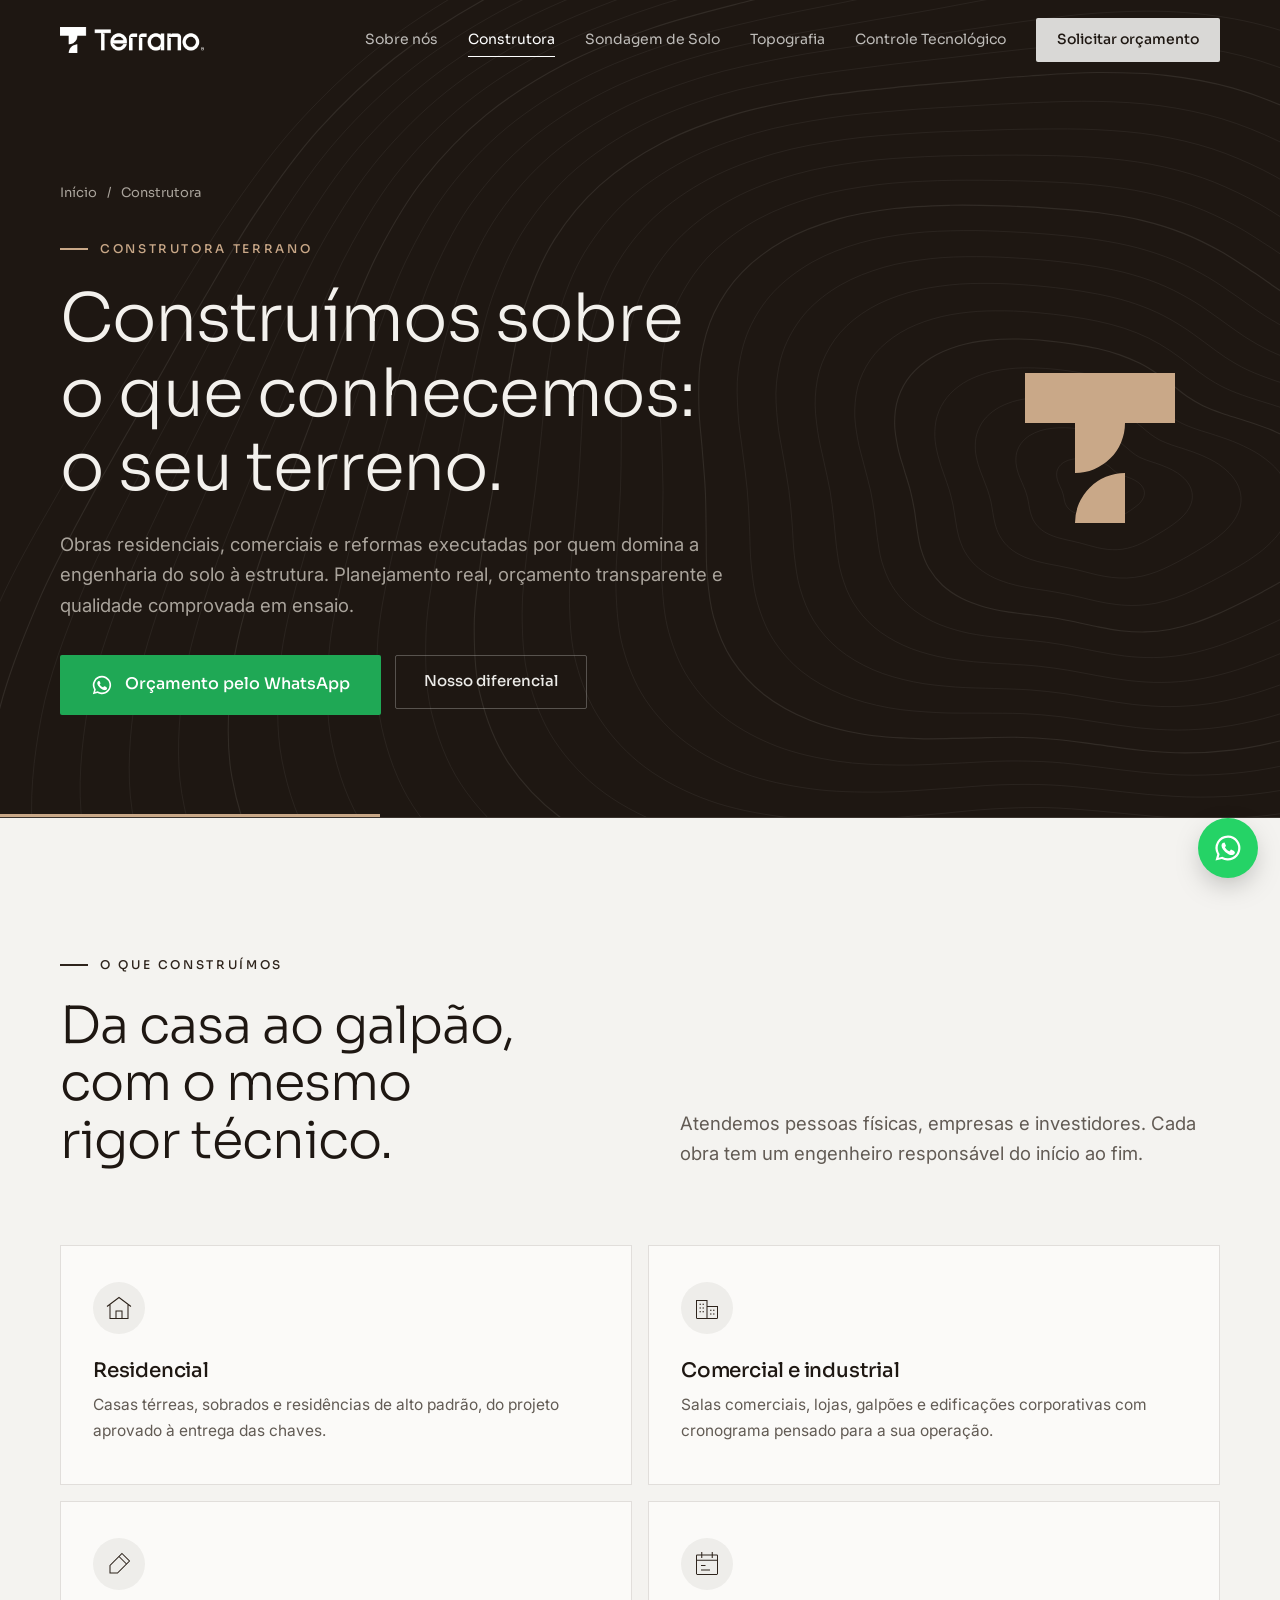
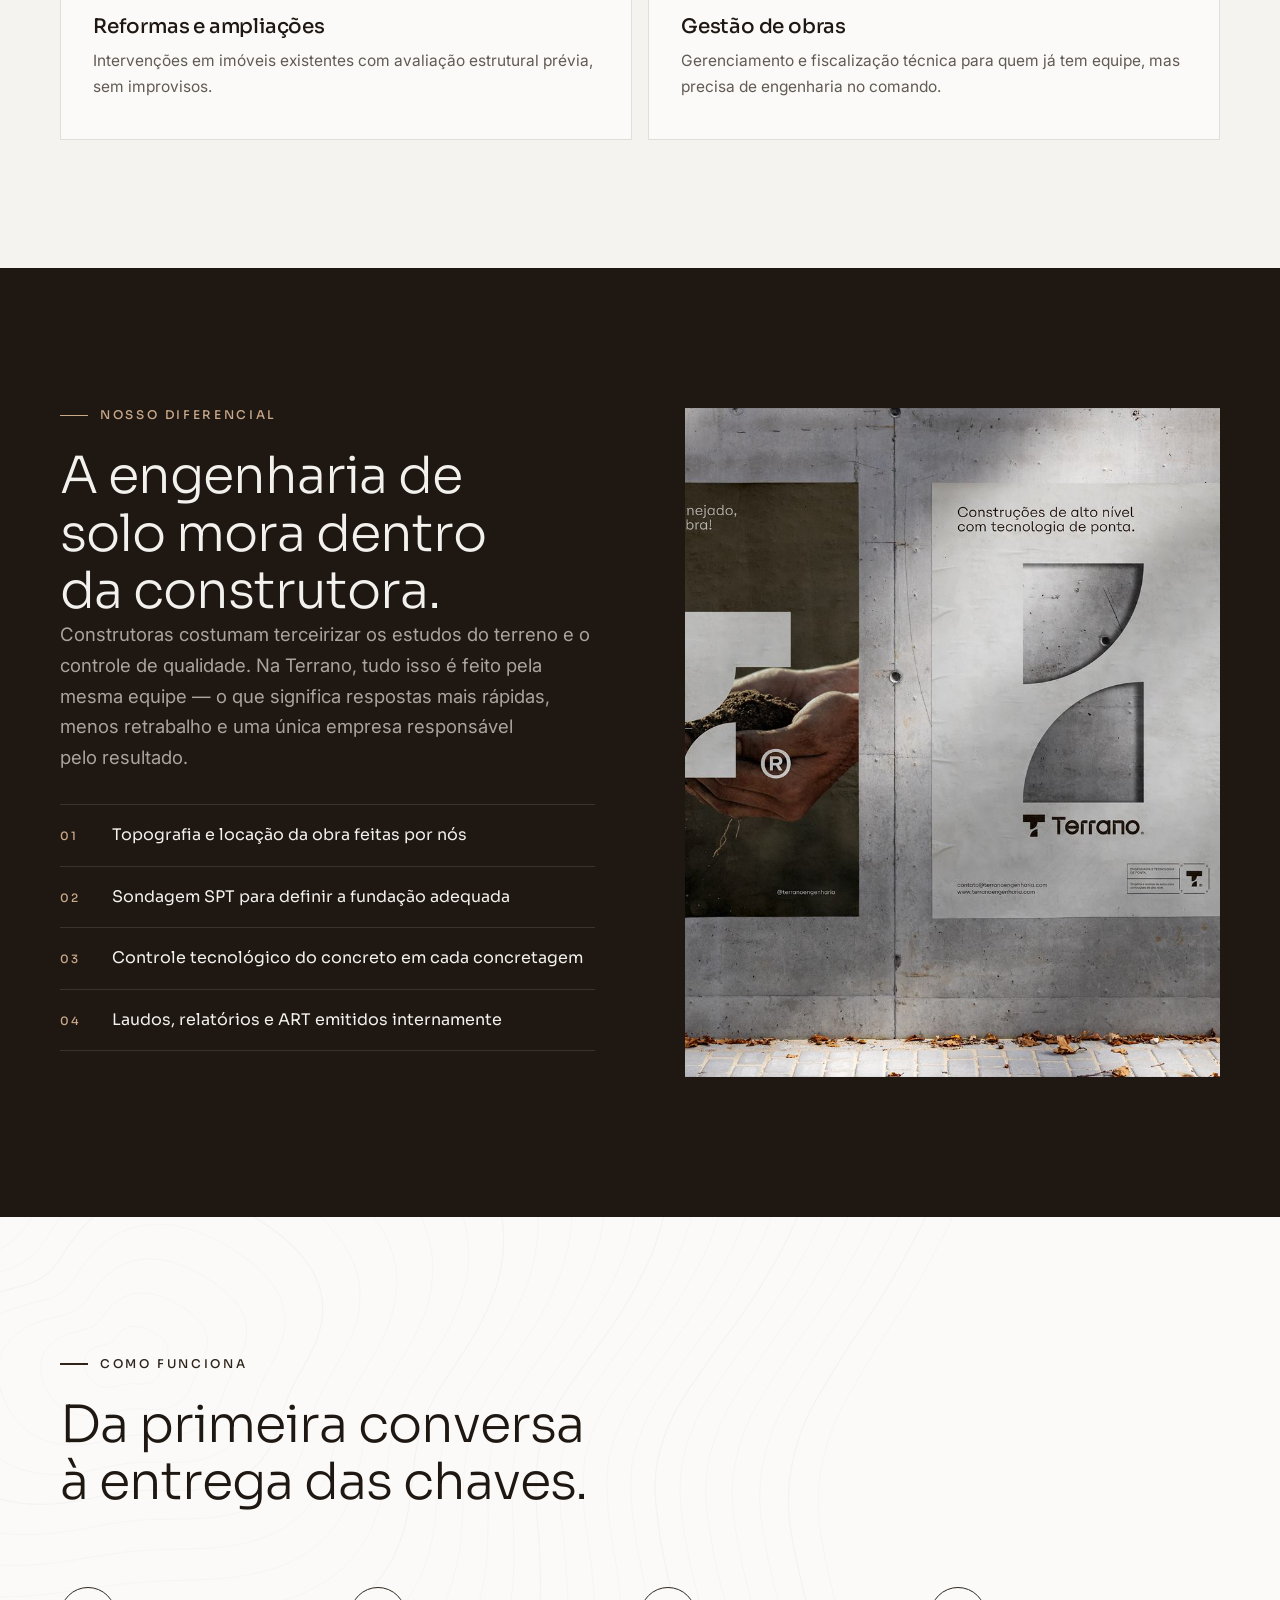
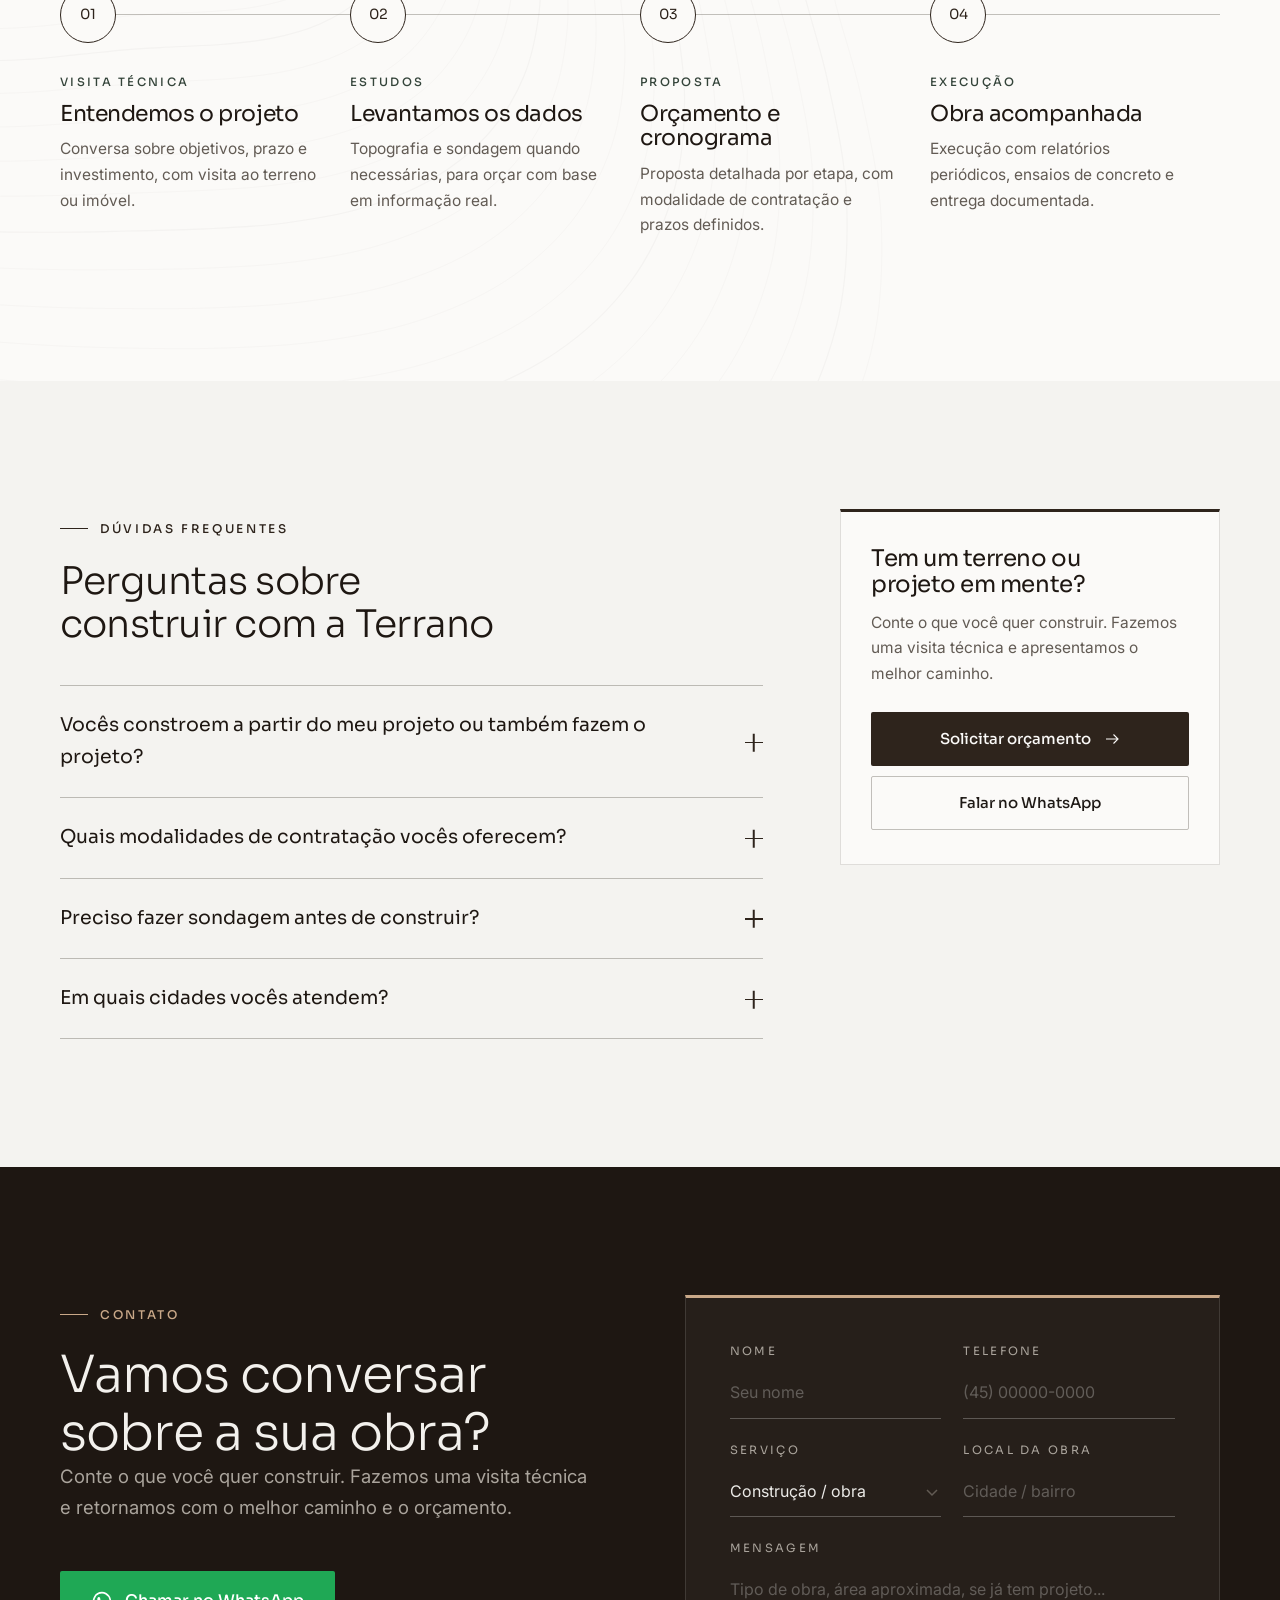
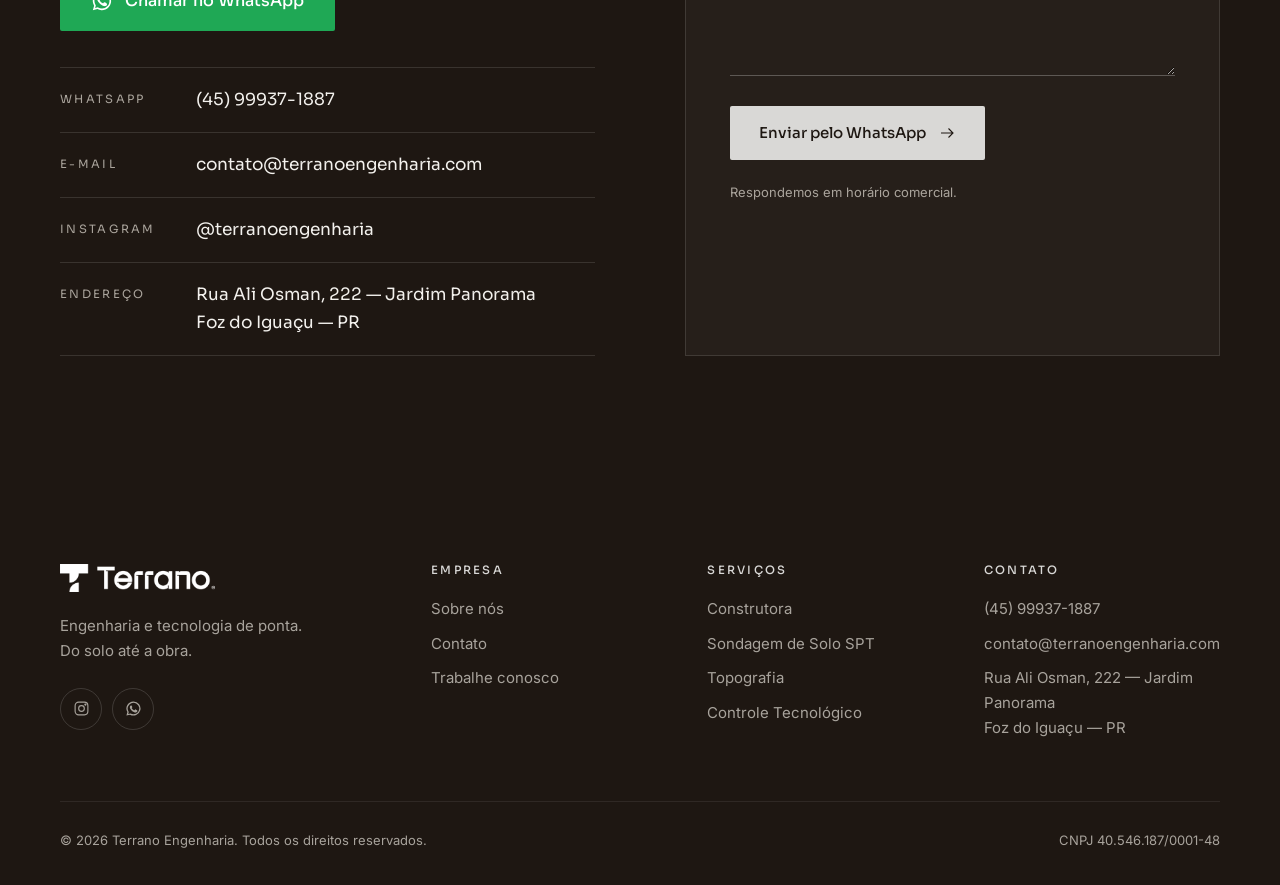
==== construtora.html @ fc6c8dc5 "Site Terrano Engenharia - primeira publicação Co-Authored-By: Claude Opus 5.5 <noreply@anthropic.com" ====
<!doctype html>
<html lang="pt-BR">
<head>
  <meta charset="utf-8">
  <meta name="viewport" content="width=device-width, initial-scale=1">
  <title>Construtora em Foz do Iguaçu | Construtora Terrano</title>
  <meta name="description" content="Construtora Terrano: obras residenciais, comerciais, reformas e gestão de obras em Foz do Iguaçu, com topografia, sondagem e controle tecnológico próprios.">
  <link rel="canonical" href="https://terranoengenharia.com/construtora.html">
  <meta property="og:type" content="website">
  <meta property="og:title" content="Construtora em Foz do Iguaçu | Construtora Terrano">
  <meta property="og:description" content="Construtora Terrano: obras residenciais, comerciais, reformas e gestão de obras em Foz do Iguaçu, com topografia, sondagem e controle tecnológico próprios.">
  <meta property="og:image" content="https://terranoengenharia.com/assets/img/capacetes.jpg">
  <meta property="og:locale" content="pt_BR">
  <meta name="theme-color" content="#f4f3f0">
  <link rel="icon" href="assets/img/favicon.svg" type="image/svg+xml">
  <link rel="icon" href="assets/img/simbolo-terrano.png" type="image/png">
  <link rel="apple-touch-icon" href="assets/img/simbolo-terrano.png">
  <link rel="preconnect" href="https://fonts.googleapis.com">
  <link rel="preconnect" href="https://fonts.gstatic.com" crossorigin>
  <link href="https://fonts.googleapis.com/css2?family=Inter:wght@400;500;600&family=Sora:wght@300;400;500;600&display=swap" rel="stylesheet">
  <link rel="stylesheet" href="assets/css/style.css">
  <script type="application/ld+json">
  {
    "@context": "https://schema.org",
    "@type": "GeneralContractor",
    "name": "Terrano Engenharia",
    "url": "https://terranoengenharia.com/",
    "logo": "https://terranoengenharia.com/assets/img/simbolo-terrano.png",
    "image": "https://terranoengenharia.com/assets/img/tapume.jpg",
    "telephone": "+55-45-99937-1887",
    "email": "contato@terranoengenharia.com",
    "taxID": "40.546.187/0001-48",
    "address": { "@type": "PostalAddress", "streetAddress": "Rua Ali Osman, 222 - Jardim Panorama", "addressLocality": "Foz do Iguaçu", "addressRegion": "PR", "addressCountry": "BR" },
    "areaServed": ["Foz do Iguaçu", "Oeste do Paraná"],
    "sameAs": ["https://www.instagram.com/terranoengenharia"]
  }
  </script>
  <script type="application/ld+json">
  { "@context": "https://schema.org", "@type": "Service", "serviceType": "Construção civil", "provider": { "@type": "LocalBusiness", "name": "Terrano Engenharia", "url": "https://terranoengenharia.com/" }, "areaServed": ["Foz do Iguaçu", "Oeste do Paraná"], "url": "https://terranoengenharia.com/construtora.html" }
  </script>
  <script type="application/ld+json">
  {
    "@context": "https://schema.org",
    "@type": "FAQPage",
    "mainEntity": [
      { "@type": "Question", "name": "Vocês constroem a partir do meu projeto ou também fazem o projeto?", "acceptedAnswer": { "@type": "Answer", "text": "Executamos obras a partir de projetos já aprovados e também podemos coordenar a elaboração dos projetos com parceiros, sempre integrando os dados de topografia e sondagem do terreno." } },
      { "@type": "Question", "name": "Quais modalidades de contratação vocês oferecem?", "acceptedAnswer": { "@type": "Answer", "text": "Trabalhamos por empreitada (preço fechado por escopo) e por administração (custo da obra mais taxa de gestão). Indicamos a melhor opção conforme o perfil do projeto." } },
      { "@type": "Question", "name": "Preciso fazer sondagem antes de construir?", "acceptedAnswer": { "@type": "Answer", "text": "Na maioria dos casos, sim. A sondagem define o tipo e a profundidade da fundação — evitando gastos desnecessários ou riscos estruturais. Como fazemos a sondagem internamente, isso já entra no planejamento da obra." } },
      { "@type": "Question", "name": "Em quais cidades vocês atendem?", "acceptedAnswer": { "@type": "Answer", "text": "Atuamos em Foz do Iguaçu e região Oeste do Paraná. Para outras localidades, consulte disponibilidade." } }
    ]
  }
  </script>
</head>
<body>

<!-- Máscaras do símbolo T (usadas em todo o site) -->
<svg width="0" height="0" style="position:absolute" aria-hidden="true">
  <defs>
    <clipPath id="clip-t" clipPathUnits="objectBoundingBox">
      <path transform="scale(0.3333333)" d="M0 0H3V1H2A1 1 0 0 1 1 2V1H0Z M2 2V3H1A1 1 0 0 1 2 2Z"/>
    </clipPath>
    <clipPath id="clip-halves" clipPathUnits="objectBoundingBox">
      <path transform="scale(1 0.5) translate(-1 -1)" d="M1 1H2A1 1 0 0 1 1 2Z M2 2V3H1A1 1 0 0 1 2 2Z"/>
    </clipPath>
    <symbol id="t-symbol" viewBox="0 0 3 3"><path fill="currentColor" d="M0 0H3V1H2A1 1 0 0 1 1 2V1H0Z M2 2V3H1A1 1 0 0 1 2 2Z"/></symbol>
    <symbol id="arrow" viewBox="0 0 24 24"><path fill="none" stroke="currentColor" stroke-width="1.5" d="M4 12h16m-6-6 6 6-6 6"/></symbol>
    <symbol id="camera" viewBox="0 0 48 48"><g fill="none" stroke="currentColor" stroke-width="1.5"><path d="M6 15h8l3-5h14l3 5h8v23H6z"/><circle cx="24" cy="26" r="7"/></g></symbol>
    <symbol id="wa" viewBox="0 0 24 24"><path fill="currentColor" d="M12 2a10 10 0 0 0-8.6 15.1L2 22l5-1.3A10 10 0 1 0 12 2Zm0 18.2a8.2 8.2 0 0 1-4.2-1.1l-.3-.2-3 .8.8-2.9-.2-.3A8.2 8.2 0 1 1 12 20.2Zm4.5-6.1c-.2-.1-1.5-.7-1.7-.8-.2-.1-.4-.1-.6.1l-.8 1c-.1.2-.3.2-.5.1a6.7 6.7 0 0 1-3.3-2.9c-.2-.4.2-.4.7-1.3.1-.2 0-.3 0-.4l-.8-1.8c-.2-.5-.4-.4-.6-.4h-.5a1 1 0 0 0-.7.3 3 3 0 0 0-.9 2.2 5.2 5.2 0 0 0 1.1 2.7 11.8 11.8 0 0 0 4.5 4c1.7.7 2.3.8 3.2.6.5-.1 1.5-.6 1.7-1.2.2-.6.2-1.1.2-1.2-.1-.1-.3-.2-.5-.3Z"/></symbol>
  </defs>
</svg>

<!-- ============ HEADER ============ -->
<header class="header">
  <div class="container">
    <a class="logo" href="index.html" aria-label="Terrano — página inicial"><img class="logo--dark" src="assets/img/logo-terrano-escuro.png" alt="Terrano" width="143" height="26"><img class="logo--light" src="assets/img/logo-terrano.png" alt="" width="143" height="26"></a>
    <nav class="nav" aria-label="Principal">
      <a href="sobre.html">Sobre nós</a>
      <a href="construtora.html" aria-current="page">Construtora</a>
      <a href="sondagem-de-solo.html">Sondagem de Solo</a>
      <a href="topografia.html">Topografia</a>
      <a href="controle-tecnologico.html">Controle Tecnológico</a>
      <a class="btn btn--primary" href="#contato">Solicitar orçamento</a>
    </nav>
    <button class="menu-toggle" aria-label="Abrir menu" aria-expanded="false"><span></span><span></span><span></span></button>
  </div>
</header>

<main>
<!-- ============ HERO ============ -->
<section class="page-hero dark">
  <div class="contours" data-seed="21" data-x="0.85" data-y="0.6"></div>
  <div class="container page-hero-grid">
    <div>
      <nav class="breadcrumb reveal" aria-label="Você está em"><a href="index.html">Início</a><span>/</span><span>Construtora</span></nav>
      <span class="eyebrow reveal">Construtora Terrano</span>
      <h1 class="h-xl reveal" data-delay="1">Construímos sobre o que conhecemos: o seu terreno.</h1>
      <p class="lead reveal" data-delay="2">Obras residenciais, comerciais e reformas executadas por quem domina a engenharia do solo à estrutura. Planejamento real, orçamento transparente e qualidade comprovada em ensaio.</p>
      <div class="btn-row reveal" data-delay="3">
        <a class="btn btn--wa" data-wa="Olá! Gostaria de um orçamento de obra com a Construtora Terrano." href="#contato"><svg><use href="#wa"/></svg>Orçamento pelo WhatsApp</a>
        <a class="btn btn--ghost" href="#diferencial">Nosso diferencial</a>
      </div>
    </div>
    <svg class="hero-symbol reveal" data-delay="2" aria-hidden="true"><use href="#t-symbol"/></svg>
  </div>
</section>

<!-- ============ O QUE CONSTRUÍMOS ============ -->
<section class="section">
  <div class="container">
    <div class="section-head">
      <div>
        <span class="eyebrow reveal">O que construímos</span>
        <h2 class="h-lg reveal" data-delay="1">Da casa ao galpão, com o mesmo rigor técnico.</h2>
      </div>
      <p class="lead reveal" data-delay="2">Atendemos pessoas físicas, empresas e investidores. Cada obra tem um engenheiro responsável do início ao fim.</p>
    </div>
    <div class="features features--2">
      <div class="feature reveal">
        <svg class="icon" viewBox="0 0 40 40" fill="none" stroke="currentColor" stroke-width="1.4"><path d="M4 18 20 6l16 12M8 15v19h24V15M16 34V24h8v10"/></svg>
        <h3>Residencial</h3>
        <p>Casas térreas, sobrados e residências de alto padrão, do projeto aprovado à entrega das chaves.</p>
      </div>
      <div class="feature reveal" data-delay="1">
        <svg class="icon" viewBox="0 0 40 40" fill="none" stroke="currentColor" stroke-width="1.4"><path d="M6 34V10h14v24M20 34V18h14v16M4 34h32M10 15h2M14 15h2M10 20h2M14 20h2M10 25h2M14 25h2M24 23h2M28 23h2M24 28h2M28 28h2"/></svg>
        <h3>Comercial e industrial</h3>
        <p>Salas comerciais, lojas, galpões e edificações corporativas com cronograma pensado para a sua operação.</p>
      </div>
      <div class="feature reveal">
        <svg class="icon" viewBox="0 0 40 40" fill="none" stroke="currentColor" stroke-width="1.4"><path d="m24 6 10 10-16 16H8V22z"/><path d="m20 10 10 10"/></svg>
        <h3>Reformas e ampliações</h3>
        <p>Intervenções em imóveis existentes com avaliação estrutural prévia, sem improvisos.</p>
      </div>
      <div class="feature reveal" data-delay="1">
        <svg class="icon" viewBox="0 0 40 40" fill="none" stroke="currentColor" stroke-width="1.4"><rect x="6" y="8" width="28" height="26" rx="1"/><path d="M6 15h28M13 4v8M27 4v8M12 22h6M12 28h12"/></svg>
        <h3>Gestão de obras</h3>
        <p>Gerenciamento e fiscalização técnica para quem já tem equipe, mas precisa de engenharia no comando.</p>
      </div>
    </div>
  </div>
</section>

<!-- ============ DIFERENCIAL ============ -->
<section class="section dark" id="diferencial">
  <div class="container split split--reverse">
    <div class="reveal"><div class="split-media"><img src="assets/img/posters.jpg" alt="Cartazes da Terrano: construções de alto nível com tecnologia de ponta" loading="lazy" width="1600" height="1067"></div></div>
    <div>
      <span class="eyebrow reveal">Nosso diferencial</span>
      <h2 class="h-lg reveal" data-delay="1">A engenharia de solo mora dentro da construtora.</h2>
      <p class="lead reveal" data-delay="2">Construtoras costumam terceirizar os estudos do terreno e o controle de qualidade. Na Terrano, tudo isso é feito pela mesma equipe — o que significa respostas mais rápidas, menos retrabalho e uma única empresa responsável pelo resultado.</p>
      <ul class="ruled-list reveal" data-delay="2">
        <li><small>01</small>Topografia e locação da obra feitas por nós</li>
        <li><small>02</small>Sondagem SPT para definir a fundação adequada</li>
        <li><small>03</small>Controle tecnológico do concreto em cada concretagem</li>
        <li><small>04</small>Laudos, relatórios e ART emitidos internamente</li>
      </ul>
    </div>
  </div>
</section>

<!-- ============ COMO FUNCIONA ============ -->
<section class="section bg-surface" style="position:relative">
  <div class="contours" data-seed="5" data-x="0.1" data-y="0.2" style="position:absolute;inset:0;opacity:.4;pointer-events:none"></div>
  <div class="container" style="position:relative">
    <div class="section-head">
      <div>
        <span class="eyebrow reveal">Como funciona</span>
        <h2 class="h-lg reveal" data-delay="1">Da primeira conversa à entrega das chaves.</h2>
      </div>
    </div>
    <div class="process">
      <div class="step reveal"><div class="dot">01</div><span class="kicker">Visita técnica</span><h3>Entendemos o projeto</h3><p>Conversa sobre objetivos, prazo e investimento, com visita ao terreno ou imóvel.</p></div>
      <div class="step reveal" data-delay="1"><div class="dot">02</div><span class="kicker">Estudos</span><h3>Levantamos os dados</h3><p>Topografia e sondagem quando necessárias, para orçar com base em informação real.</p></div>
      <div class="step reveal" data-delay="2"><div class="dot">03</div><span class="kicker">Proposta</span><h3>Orçamento e cronograma</h3><p>Proposta detalhada por etapa, com modalidade de contratação e prazos definidos.</p></div>
      <div class="step reveal" data-delay="3"><div class="dot">04</div><span class="kicker">Execução</span><h3>Obra acompanhada</h3><p>Execução com relatórios periódicos, ensaios de concreto e entrega documentada.</p></div>
    </div>
  </div>
</section>

<!-- ============ FAQ ============ -->
<section class="section">
  <div class="container content-grid">
    <div>
      <span class="eyebrow reveal">Dúvidas frequentes</span>
      <h2 class="h-md reveal" data-delay="1" style="margin-bottom:40px">Perguntas sobre construir com a Terrano</h2>
      <div class="faq reveal" data-delay="2">
        <details><summary>Vocês constroem a partir do meu projeto ou também fazem o projeto?<span class="plus"></span></summary><div class="answer">Executamos obras a partir de projetos já aprovados e também podemos coordenar a elaboração dos projetos com parceiros, sempre integrando os dados de topografia e sondagem do terreno.</div></details>
        <details><summary>Quais modalidades de contratação vocês oferecem?<span class="plus"></span></summary><div class="answer">Trabalhamos por empreitada (preço fechado por escopo) e por administração (custo da obra mais taxa de gestão). Indicamos a melhor opção conforme o perfil do projeto.</div></details>
        <details><summary>Preciso fazer sondagem antes de construir?<span class="plus"></span></summary><div class="answer">Na maioria dos casos, sim. A sondagem define o tipo e a profundidade da fundação — evitando gastos desnecessários ou riscos estruturais. Como fazemos a sondagem internamente, isso já entra no planejamento da obra.</div></details>
        <details><summary>Em quais cidades vocês atendem?<span class="plus"></span></summary><div class="answer">Atuamos em Foz do Iguaçu e região Oeste do Paraná. Para outras localidades, consulte disponibilidade.</div></details>
      </div>
    </div>
    <aside class="aside-card reveal" data-delay="2">
      <h3>Tem um terreno ou projeto em mente?</h3>
      <p>Conte o que você quer construir. Fazemos uma visita técnica e apresentamos o melhor caminho.</p>
      <a class="btn btn--accent" href="#contato">Solicitar orçamento <svg><use href="#arrow"/></svg></a>
      <a class="btn btn--ghost" data-wa="Olá! Gostaria de falar sobre uma obra com a Construtora Terrano." href="#">Falar no WhatsApp</a>
    </aside>
  </div>
</section>


<!-- ============ CONTATO ============ -->
<section class="section dark" id="contato">
  <div class="container contact-grid">
    <div>
      <span class="eyebrow reveal">Contato</span>
      <h2 class="h-lg reveal" data-delay="1">Vamos conversar sobre a sua obra?</h2>
      <p class="lead reveal" data-delay="2">Conte o que você quer construir. Fazemos uma visita técnica e retornamos com o melhor caminho e o orçamento.</p>
      <a class="btn btn--wa contact-wa reveal" data-delay="2" data-wa="Olá! Gostaria de falar sobre uma obra com a Construtora Terrano." href="#"><svg><use href="#wa"/></svg>Chamar no WhatsApp</a>
      <ul class="contact-info reveal" data-delay="3">
        <li><small>WhatsApp</small><a data-wa href="#">(45) 99937-1887</a></li>
        <li><small>E-mail</small><a href="mailto:contato@terranoengenharia.com">contato@terranoengenharia.com</a></li>
        <li><small>Instagram</small><a href="https://www.instagram.com/terranoengenharia" target="_blank" rel="noopener">@terranoengenharia</a></li>
        <li><small>Endereço</small><span>Rua Ali Osman, 222 — Jardim Panorama<br>Foz do Iguaçu — PR</span></li>
      </ul>
    </div>
    <form class="form reveal" id="form-contato" data-delay="2">
      <div class="row">
        <div class="field"><label for="nome">Nome</label><input id="nome" name="nome" required placeholder="Seu nome"></div>
        <div class="field"><label for="telefone">Telefone</label><input id="telefone" name="telefone" type="tel" placeholder="(45) 00000-0000"></div>
      </div>
      <div class="row">
        <div class="field">
          <label for="servico">Serviço</label>
          <select id="servico" name="servico" required>
            <option value="Construção / obra" selected>Construção / obra</option>
            <option value="Sondagem de solo (SPT)">Sondagem de solo (SPT)</option>
            <option value="Topografia">Topografia</option>
            <option value="Controle tecnológico de concreto">Controle tecnológico de concreto</option>
            <option value="Ainda não sei">Ainda não sei</option>
          </select>
        </div>
        <div class="field"><label for="cidade">Local da obra</label><input id="cidade" name="cidade" placeholder="Cidade / bairro"></div>
      </div>
      <div class="field"><label for="mensagem">Mensagem</label><textarea id="mensagem" name="mensagem" placeholder="Tipo de obra, área aproximada, se já tem projeto..."></textarea></div>
      <div class="btn-row" style="align-items:center; gap:22px">
        <button class="btn btn--primary" type="submit">Enviar pelo WhatsApp <svg><use href="#arrow"/></svg></button>
        <p class="form-note">Respondemos em horário comercial.</p>
      </div>
    </form>
  </div>
</section>

</main>

<!-- ============ FOOTER ============ -->
<footer class="footer">
  <div class="container">
    <div class="footer-grid">
      <div>
        <a class="logo" href="index.html"><img src="assets/img/logo-terrano.png" alt="Terrano" width="154" height="28"></a>
        <p>Engenharia e tecnologia de ponta.<br>Do solo até a obra.</p>
        <div class="socials">
          <a href="https://www.instagram.com/terranoengenharia" target="_blank" rel="noopener" aria-label="Instagram"><svg viewBox="0 0 24 24" fill="none" stroke="currentColor" stroke-width="1.6"><rect x="3" y="3" width="18" height="18" rx="5"/><circle cx="12" cy="12" r="4"/><circle cx="17.5" cy="6.5" r=".8" fill="currentColor"/></svg></a>
          <a data-wa href="#" aria-label="WhatsApp"><svg><use href="#wa"/></svg></a>
        </div>
      </div>
      <div>
        <h4>Empresa</h4>
        <ul>
          <li><a href="sobre.html">Sobre nós</a></li>
          <li><a href="#contato">Contato</a></li>
          <li><a href="#contato">Trabalhe conosco</a></li>
        </ul>
      </div>
      <div>
        <h4>Serviços</h4>
        <ul>
          <li><a href="construtora.html">Construtora</a></li>
          <li><a href="sondagem-de-solo.html">Sondagem de Solo SPT</a></li>
          <li><a href="topografia.html">Topografia</a></li>
          <li><a href="controle-tecnologico.html">Controle Tecnológico</a></li>
        </ul>
      </div>
      <div>
        <h4>Contato</h4>
        <ul>
          <li><a data-wa href="#">(45) 99937-1887</a></li>
          <li><a href="mailto:contato@terranoengenharia.com">contato@terranoengenharia.com</a></li>
          <li>Rua Ali Osman, 222 — Jardim Panorama<br>Foz do Iguaçu — PR</li>
        </ul>
      </div>
    </div>
    <div class="footer-bottom">
      <span>© <span data-year>2026</span> Terrano Engenharia. Todos os direitos reservados.</span>
      <span>CNPJ 40.546.187/0001-48</span>
    </div>
  </div>
</footer>

<a class="wa-float" data-wa="Olá! Gostaria de falar sobre uma obra com a Construtora Terrano." href="#" aria-label="Falar no WhatsApp"><svg><use href="#wa"/></svg></a>

<script src="assets/js/main.js"></script>
</body>
</html>
---- assets/css/style.css ----
/* =========================================================
   TERRANO — Engenharia & Construtora
   Tema claro (gelo/branco) com detalhes em marrom e verde
   ========================================================= */

:root {
  /* Marca */
  --brown-950: #16110d;
  --brown-900: #1e1712;
  --brown: #2e241c;        /* marrom principal da marca */
  --brown-600: #4a3b30;
  --green-deep: #1f241f;   /* verde-escuro da marca */
  --green: #34443a;        /* verde para detalhes */
  --earth: #8a5a3b;        /* tom de solo */
  --stone: #d9d8d6;        /* cinza claro da marca */

  /* Fundos claros */
  --bg: #f4f3f0;           /* gelo */
  --surface: #fbfaf8;      /* branco quente */
  --panel: #ebe9e5;        /* cinza-gelo */

  --text: #1e1915;
  --muted: #625b54;
  --line: rgba(46, 36, 28, .13);
  --line-strong: rgba(46, 36, 28, .28);

  /* Cor de destaque da página (trocada por página) */
  --accent: var(--brown);
  --accent-soft: rgba(46, 36, 28, .06);

  --font-display: "Sora", system-ui, sans-serif;
  --font-body: "Inter", system-ui, sans-serif;

  --container: 1240px;
  --gutter: clamp(16px, 4vw, 40px);
  --radius: 2px;
  --ease: cubic-bezier(.2, .7, .1, 1);
  --header-h: 80px;
}
:root { --heading: var(--brown-900); --accent-on-dark: #c9a888; }
body.accent-green { --accent: var(--green); --accent-soft: rgba(52, 68, 58, .08); --accent-on-dark: #a9bfae; }
body.accent-earth { --accent: var(--earth); --accent-soft: rgba(138, 90, 59, .08); --accent-on-dark: #d4a47f; }

/* ---------- Seções escuras (intercaladas com as claras) ---------- */
.dark, .dark--green {
  --bg: var(--brown-900);
  --surface: rgba(255, 255, 255, .035);
  --panel: rgba(255, 255, 255, .05);
  --text: #ecebe8;
  --heading: #f3f1ed;
  --muted: #aaa49c;
  --line: rgba(236, 235, 232, .13);
  --line-strong: rgba(236, 235, 232, .28);
  --accent: var(--accent-on-dark);
  --accent-soft: rgba(236, 235, 232, .07);
  --green: #a9bfae;
  --earth: #d4a47f;
  background: var(--bg); color: var(--text);
}
.dark--green { --bg: var(--green-deep); }
.dark .btn--primary, .dark--green .btn--primary { background: var(--stone); color: var(--brown-900); }
.dark .btn--primary:hover, .dark--green .btn--primary:hover { background: #fff; }
.dark .btn--accent, .dark--green .btn--accent { background: var(--stone); color: var(--brown-900); }
.dark .seal .t-halves, .dark--green .seal .t-halves { background: var(--stone); }
.dark .field input::placeholder, .dark .field textarea::placeholder, .dark--green .field input::placeholder { color: rgba(236,235,232,.3); }
.dark .field select option { color: #1e1915; }

*, *::before, *::after { box-sizing: border-box; }
html { scroll-behavior: smooth; -webkit-text-size-adjust: 100%; scroll-padding-top: 90px; }
body {
  margin: 0;
  font-family: var(--font-body);
  font-size: 17px;
  line-height: 1.65;
  color: var(--text);
  background: var(--bg);
  -webkit-font-smoothing: antialiased;
  overflow-x: hidden;
}
img, svg { display: block; max-width: 100%; }
a { color: inherit; text-decoration: none; }
button { font: inherit; cursor: pointer; }
h1, h2, h3, h4 {
  font-family: var(--font-display);
  font-weight: 400;
  line-height: 1.12;
  letter-spacing: -0.02em;
  margin: 0;
  color: var(--heading);
  text-wrap: balance;
}
p { margin: 0 0 1em; text-wrap: pretty; }
::selection { background: var(--brown); color: var(--stone); }

.container { width: 100%; max-width: var(--container); margin: 0 auto; padding: 0 var(--gutter); }

/* ---------- Tipografia ---------- */
.eyebrow {
  display: inline-flex; align-items: center; gap: 12px;
  font-family: var(--font-display);
  font-size: 12px; font-weight: 500;
  letter-spacing: .22em; text-transform: uppercase;
  color: var(--accent);
  margin-bottom: 22px;
}
.eyebrow::before { content: ""; width: 28px; height: 1.5px; background: currentColor; }

.h-xl { font-size: clamp(38px, 5.2vw, 76px); font-weight: 300; }
.h-lg { font-size: clamp(30px, 4vw, 54px); font-weight: 300; }
.h-md { font-size: clamp(26px, 3vw, 38px); font-weight: 300; }
.accent-text { color: var(--accent); }
.lead { font-size: clamp(17px, 1.45vw, 19.5px); color: var(--muted); max-width: 58ch; }
strong { font-weight: 600; }

/* ---------- Botões ---------- */
.btn {
  display: inline-flex; align-items: center; justify-content: center; gap: 12px;
  height: 54px; padding: 0 28px;
  font-family: var(--font-display); font-size: 15px; font-weight: 500;
  border: 1px solid transparent; border-radius: var(--radius);
  transition: background .3s var(--ease), color .3s var(--ease), border-color .3s var(--ease), transform .3s var(--ease);
  white-space: nowrap;
}
.btn svg { width: 18px; height: 18px; transition: transform .3s var(--ease); }
.btn:hover svg { transform: translateX(4px); }
.btn--primary { background: var(--brown); color: var(--surface); }
.btn--primary:hover { background: var(--brown-950); }
.btn--accent { background: var(--accent); color: var(--surface); }
.btn--accent:hover { filter: brightness(.85); }
.btn--ghost { border-color: var(--line-strong); color: var(--text); background: transparent; }
.btn--ghost:hover { border-color: var(--brown); }
.btn--light { background: var(--surface); color: var(--brown-900); }
.btn--light:hover { background: #fff; }
.btn--ghost-light { border-color: rgba(251,250,248,.4); color: var(--surface); }
.btn--ghost-light:hover { border-color: var(--surface); }
.btn--wa { background: #1fa855; color: #fff; height: 60px; padding: 0 30px; font-size: 16px; }
.btn--wa:hover { background: #178a45; }
.btn--wa svg { width: 22px; height: 22px; }
.btn--wa:hover svg { transform: none; }
.btn-row { display: flex; flex-wrap: wrap; gap: 14px; }

.link-arrow {
  display: inline-flex; align-items: center; gap: 10px;
  font-family: var(--font-display); font-size: 13.5px; font-weight: 500;
  letter-spacing: .14em; text-transform: uppercase; color: var(--accent);
  border-bottom: 1.5px solid currentColor; padding-bottom: 6px;
}
.link-arrow svg { width: 16px; height: 16px; transition: transform .3s var(--ease); }
.link-arrow:hover svg { transform: translateX(4px); }

/* ---------- Header (sempre claro) ---------- */
.header {
  position: fixed; inset: 0 0 auto 0; z-index: 50;
  height: var(--header-h);
  display: flex; align-items: center;
  background: rgba(244, 243, 240, .82);
  backdrop-filter: blur(14px); -webkit-backdrop-filter: blur(14px);
  border-bottom: 1px solid transparent;
  transition: height .35s var(--ease), border-color .35s, background .35s;
}
.header.is-scrolled { height: 68px; border-bottom-color: var(--line); background: rgba(251, 250, 248, .94); }
.header .container { display: flex; align-items: center; justify-content: space-between; gap: 24px; }
.logo img { height: 26px; width: auto; }
.nav { display: flex; align-items: center; gap: 30px; }
.nav a:not(.btn) {
  font-family: var(--font-display); font-size: 14px;
  color: var(--muted); white-space: nowrap;
  position: relative; padding: 6px 0; transition: color .25s;
}
.nav a:not(.btn)::after {
  content: ""; position: absolute; left: 0; right: 100%; bottom: 0; height: 1.5px;
  background: var(--brown); transition: right .35s var(--ease);
}
.nav a:not(.btn):hover, .nav a[aria-current="page"] { color: var(--brown-900); }
.nav a:not(.btn):hover::after, .nav a[aria-current="page"]::after { right: 0; }
.nav .btn { height: 44px; padding: 0 20px; font-size: 14px; }

.menu-toggle { display: none; background: none; border: 0; color: var(--brown); width: 44px; height: 44px; padding: 10px; margin-right: -10px; }
.menu-toggle span { display: block; height: 1.5px; background: currentColor; margin: 6px 0; transition: transform .3s var(--ease), opacity .3s; }
.menu-open .menu-toggle span:nth-child(1) { transform: translateY(7.5px) rotate(45deg); }
.menu-open .menu-toggle span:nth-child(2) { opacity: 0; }
.menu-open .menu-toggle span:nth-child(3) { transform: translateY(-7.5px) rotate(-45deg); }

@media (max-width: 1140px) {
  .menu-toggle { display: block; }
  .nav {
    position: fixed; inset: 0; z-index: -1; height: 100vh;
    flex-direction: column; align-items: flex-start; justify-content: center;
    gap: 6px; padding: 100px var(--gutter) 40px;
    background: var(--bg);
    opacity: 0; visibility: hidden; transition: opacity .35s var(--ease), visibility .35s;
  }
  .nav a:not(.btn) { font-size: 28px; font-weight: 300; padding: 8px 0; color: var(--brown-900); }
  .nav .btn { margin-top: 24px; height: 54px; }
  .menu-open .nav { opacity: 1; visibility: visible; }
  .menu-open { overflow: hidden; }
}

/* ---------- Seções ---------- */
.section { padding: clamp(80px, 10vw, 140px) 0; position: relative; }
.section--tight { padding: clamp(56px, 7vw, 90px) 0; }
.bg-surface { background: var(--surface); }
.bg-panel { background: var(--panel); }
.section-head { display: grid; grid-template-columns: 1fr 1fr; gap: 30px 80px; align-items: end; margin-bottom: clamp(44px, 6vw, 76px); }
.section-head .lead { margin: 0; }
@media (max-width: 860px) { .section-head { grid-template-columns: 1fr; } }
.contours { position: absolute; inset: 0; pointer-events: none; overflow: hidden; }

/* ---------- Símbolo T ---------- */
.t-mask {
  position: relative; aspect-ratio: 1 / 1;
  clip-path: url(#clip-t);
  background-color: var(--brown);
  background-size: cover; background-position: center;
}
.t-mask--textured {
  background-image: url(../img/t-concreto.jpg);
  background-size: 300% auto; background-position: 100% 30%;
  background-blend-mode: multiply;
}
.t-halves { position: relative; aspect-ratio: 1 / 2; clip-path: url(#clip-halves); background-color: var(--brown); }

/* ---------- Hero home ---------- */
.hero {
  position: relative; min-height: 100svh;
  display: flex; align-items: center;
  padding: calc(var(--header-h) + 40px) 0 100px;
  background: var(--bg); overflow: hidden;
}
.hero-grid { position: relative; display: grid; grid-template-columns: 1.2fr .8fr; gap: 60px; align-items: center; }
.hero h1 { margin-bottom: 26px; }
.hero h1 em { font-style: normal; color: var(--accent); }
.hero .lead { margin-bottom: 38px; }
.hero-visual { position: relative; justify-self: end; width: min(100%, 440px); }
.hero-visual .t-mask { width: 100%; animation: t-in 1.4s var(--ease) both .2s; }
.hero-meta { position: absolute; left: 0; right: 0; bottom: 0; border-top: 1px solid var(--line); }
.hero-meta .container { display: flex; justify-content: space-between; gap: 20px; padding-top: 22px; padding-bottom: 22px; }
.hero-meta ul { display: flex; gap: 36px; list-style: none; margin: 0; padding: 0; }
.hero-meta li, .hero-meta span { font-family: var(--font-display); font-size: 11.5px; letter-spacing: .2em; text-transform: uppercase; color: var(--muted); }
.hero-meta li::before { content: "■"; color: var(--green); font-size: 7px; margin-right: 10px; vertical-align: 2px; }
@keyframes t-in { from { opacity: 0; transform: translateY(30px) scale(.97); } to { opacity: 1; transform: none; } }
@media (max-width: 900px) {
  .hero { min-height: 0; }
  .hero-grid { grid-template-columns: 1fr; }
  .hero-visual { justify-self: start; width: min(46%, 220px); order: -1; }
  .hero-meta { display: none; }
}

/* ---------- Hero páginas internas ---------- */
.page-hero {
  position: relative; overflow: hidden;
  padding: calc(var(--header-h) + clamp(56px, 8vw, 110px)) 0 clamp(64px, 8vw, 110px);
  background: var(--bg);
  border-bottom: 1px solid var(--line);
}
.page-hero::after { /* faixa fina na cor da página */
  content: ""; position: absolute; left: 0; bottom: -1px; height: 4px; width: min(32%, 380px); background: var(--accent);
}
.page-hero-grid { position: relative; display: grid; grid-template-columns: 1.5fr .5fr; gap: 60px; align-items: center; }
.page-hero h1 { margin-bottom: 24px; }
.page-hero .lead { margin-bottom: 34px; }
.page-hero .hero-symbol { width: min(100%, 240px); justify-self: end; color: var(--accent); opacity: .92; }
.breadcrumb { display: flex; gap: 10px; font-size: 13px; color: var(--muted); margin-bottom: 26px; font-family: var(--font-display); }
.breadcrumb a:hover { color: var(--heading); }
@media (max-width: 860px) {
  .page-hero-grid { grid-template-columns: 1fr; }
  .page-hero .hero-symbol { display: none; }
}

/* ---------- Cards de serviços (home) ---------- */
.services-grid { display: grid; grid-template-columns: repeat(4, 1fr); gap: 16px; }
.service-card {
  position: relative; display: flex; flex-direction: column;
  min-height: 400px; padding: 34px 30px;
  background: var(--surface);
  border: 1px solid var(--line);
  border-top: 3px solid var(--c, var(--brown));
  transition: transform .45s var(--ease), box-shadow .45s var(--ease), border-color .45s;
}
.service-card:hover { transform: translateY(-6px); box-shadow: 0 24px 50px -28px rgba(46,36,28,.35); }
.service-card .num { font-family: var(--font-display); font-size: 13px; letter-spacing: .2em; color: var(--c, var(--brown)); }
.service-card .icon { width: 44px; height: 44px; color: var(--c, var(--brown)); margin-top: 26px; }
.service-card h3 { margin: auto 0 12px; font-size: 25px; font-weight: 400; }
.service-card p { color: var(--muted); font-size: 15.5px; margin-bottom: 24px; }
.service-card .go {
  display: inline-flex; align-items: center; justify-content: center;
  width: 46px; height: 46px; border: 1px solid var(--line-strong); border-radius: 50%;
  transition: all .4s var(--ease);
}
.service-card .go svg { width: 18px; height: 18px; }
.service-card:hover .go { background: var(--c, var(--brown)); color: var(--surface); border-color: var(--c, var(--brown)); transform: rotate(-45deg); }
.service-card--feature { grid-column: span 2; background: var(--surface); }
.service-card--feature h3 { font-size: clamp(30px, 3vw, 40px); font-weight: 300; }
.service-card--feature .tag {
  position: absolute; top: 32px; right: 30px;
  font-family: var(--font-display); font-size: 11px; letter-spacing: .2em; text-transform: uppercase;
  padding: 7px 12px; background: var(--brown); color: var(--surface);
}
.service-card--feature .bg-t { position: absolute; right: 30px; bottom: 30px; width: 120px; color: rgba(46,36,28,.06); pointer-events: none; }
.service-card--cta { grid-column: span 3; min-height: 0; background: var(--panel); border-top-color: var(--green); }
.service-card--cta h3 { margin-top: 44px; }
.c-brown { --c: var(--brown); }
.c-earth { --c: var(--earth); }
.c-green { --c: var(--green); }
@media (max-width: 1100px) {
  .services-grid { grid-template-columns: repeat(2, 1fr); }
  .service-card { min-height: 340px; }
  .service-card--cta { grid-column: auto; min-height: 340px; }
}
@media (max-width: 640px) {
  .services-grid { grid-template-columns: 1fr; }
  .service-card--feature { grid-column: auto; }
  .service-card { min-height: 0; padding: 28px 24px; }
  .service-card h3 { margin-top: 36px; }
  .service-card--feature .bg-t { display: none; }
}

/* ---------- Split (texto + imagem) ---------- */
.split { display: grid; grid-template-columns: 1fr 1fr; gap: clamp(40px, 7vw, 110px); align-items: center; }
.split--reverse > :first-child { order: 2; }
.split-media { position: relative; }
.split-media img { width: 100%; height: auto; aspect-ratio: 4 / 5; object-fit: cover; }
.split-media .caption {
  position: absolute; left: -1px; bottom: -1px; padding: 16px 22px 0 0;
  background: var(--bg);
  font-family: var(--font-display); font-size: 12px; letter-spacing: .2em; text-transform: uppercase; color: var(--muted);
}
.bg-panel .split-media .caption { background: var(--panel); }
.bg-surface .split-media .caption { background: var(--surface); }
@media (max-width: 900px) {
  .split { grid-template-columns: 1fr; }
  .split--reverse > :first-child { order: 0; }
  .split-media img { aspect-ratio: 4 / 3; }
}

/* ---------- Espaço reservado para foto real ---------- */
.photo-slot {
  position: relative; aspect-ratio: 4 / 5;
  display: flex; flex-direction: column; align-items: center; justify-content: center; text-align: center;
  gap: 14px; padding: 40px;
  border: 1.5px dashed var(--line-strong);
  background:
    repeating-linear-gradient(135deg, transparent 0 14px, rgba(46,36,28,.035) 14px 15px),
    var(--surface);
  color: var(--muted);
}
.photo-slot svg { width: 44px; height: 44px; color: var(--accent); }
.photo-slot strong { font-family: var(--font-display); font-size: 12px; letter-spacing: .2em; text-transform: uppercase; color: var(--accent); font-weight: 500; }
.photo-slot span { font-size: 15px; max-width: 30ch; }
.photo-slot--wide { aspect-ratio: 16 / 9; }
@media (max-width: 900px) { .photo-slot { aspect-ratio: 4 / 3; } }

/* ---------- Listas com régua ---------- */
.ruled-list { list-style: none; padding: 0; margin: 32px 0 38px; border-top: 1px solid var(--line); }
.ruled-list li {
  display: flex; align-items: baseline; gap: 18px;
  padding: 17px 0; border-bottom: 1px solid var(--line);
  font-family: var(--font-display); font-size: 16px; color: var(--heading);
}
.ruled-list li small { font-size: 11.5px; letter-spacing: .16em; color: var(--accent); min-width: 34px; font-weight: 500; }

/* ---------- Processo ---------- */
.process { display: grid; grid-template-columns: repeat(4, 1fr); position: relative; }
.process::before { content: ""; position: absolute; top: 27px; left: 0; right: 0; height: 1px; background: var(--line-strong); }
.step { position: relative; padding-right: 30px; }
.step .dot {
  position: relative; width: 56px; height: 56px; margin-bottom: 30px;
  display: grid; place-items: center;
  border: 1.5px solid var(--accent); border-radius: 50%;
  background: var(--bg);
  font-family: var(--font-display); font-size: 14px; color: var(--accent);
  transition: background .4s, color .4s;
}
.bg-surface .step .dot { background: var(--surface); }
.bg-panel .step .dot { background: var(--panel); }
.step:hover .dot { background: var(--accent); color: var(--surface); }
.step .kicker { font-family: var(--font-display); font-size: 11.5px; letter-spacing: .2em; text-transform: uppercase; color: var(--green); margin-bottom: 10px; display: block; font-weight: 500; }
.step h3 { font-size: 22px; font-weight: 400; margin-bottom: 10px; }
.step p { font-size: 15.5px; color: var(--muted); }
@media (max-width: 960px) {
  .process { grid-template-columns: 1fr 1fr; gap: 44px 24px; }
  .process::before { display: none; }
}
@media (max-width: 560px) { .process { grid-template-columns: 1fr; } }

/* ---------- Diferenciais / cards de serviço ---------- */
.features { display: grid; grid-template-columns: repeat(3, 1fr); gap: 16px; }
.features--2 { grid-template-columns: repeat(2, 1fr); }
.feature {
  background: var(--surface); padding: 36px 32px 40px;
  border: 1px solid var(--line);
  transition: border-color .35s, box-shadow .35s;
}
.feature:hover { border-color: var(--accent); box-shadow: 0 18px 40px -30px rgba(46,36,28,.4); }
.feature .icon {
  width: 52px; height: 52px; padding: 11px; margin-bottom: 26px;
  color: var(--accent); background: var(--accent-soft); border-radius: 50%;
}
.feature h3 { font-size: 20px; font-weight: 500; margin-bottom: 10px; letter-spacing: -0.01em; }
.feature p { color: var(--muted); font-size: 15.5px; margin: 0; }
.bg-surface .feature { background: var(--bg); }
@media (max-width: 900px) { .features { grid-template-columns: 1fr 1fr; } }
@media (max-width: 600px) { .features, .features--2 { grid-template-columns: 1fr; } .feature { padding: 28px 24px; } }

/* ---------- Clientes ---------- */
.clients { overflow: hidden; border-top: 1px solid var(--line); border-bottom: 1px solid var(--line); background: var(--surface); }
.marquee { display: flex; width: max-content; animation: marquee 45s linear infinite; }
.clients:hover .marquee { animation-play-state: paused; }
.marquee ul { display: flex; list-style: none; margin: 0; padding: 0; }
.marquee li {
  display: flex; align-items: center; justify-content: center;
  height: 120px; padding: 0 clamp(36px, 5vw, 70px);
  border-right: 1px solid var(--line);
  font-family: var(--font-display); font-size: clamp(19px, 2vw, 26px); font-weight: 500;
  letter-spacing: .04em; text-transform: uppercase; color: #a29d96;
  transition: color .3s; white-space: nowrap;
}
.marquee li:hover { color: var(--brown); }
.marquee li img { max-height: 54px; width: auto; filter: grayscale(1); opacity: .65; transition: .3s; }
.marquee li:hover img { filter: none; opacity: 1; }
@keyframes marquee { to { transform: translateX(-50%); } }

/* ---------- Banda de imagem ---------- */
.band { position: relative; height: clamp(300px, 48vw, 600px); overflow: hidden; background: var(--panel); }
.band img { width: 100%; height: 120%; object-fit: cover; position: absolute; top: -10%; left: 0; will-change: transform; }

/* ---------- Selo P-A-T-A ---------- */
.seal { position: relative; width: min(100%, 340px); aspect-ratio: 1; margin-inline: auto; }
.seal .frame { position: absolute; inset: 0; }
.seal .frame span { position: absolute; font-family: var(--font-display); font-size: 18px; color: var(--heading); }
.seal .frame span:nth-child(1) { top: -6px; left: -2px; }
.seal .frame span:nth-child(2) { top: -6px; right: -2px; }
.seal .frame span:nth-child(3) { bottom: -8px; left: -2px; }
.seal .frame span:nth-child(4) { bottom: -8px; right: -2px; }
.seal .frame i { position: absolute; background: var(--line-strong); }
.seal .frame i:nth-of-type(1) { top: 6px; left: 28px; right: 28px; height: 1px; }
.seal .frame i:nth-of-type(2) { bottom: 6px; left: 28px; right: 28px; height: 1px; }
.seal .frame i:nth-of-type(3) { left: 6px; top: 28px; bottom: 28px; width: 1px; }
.seal .frame i:nth-of-type(4) { right: 6px; top: 28px; bottom: 28px; width: 1px; }
.seal .t-halves { position: absolute; left: 50%; top: 50%; width: 28%; transform: translate(-50%, -50%); }
.seal-legend { text-align: center; margin-top: 28px; font-family: var(--font-display); font-size: 12px; letter-spacing: .2em; text-transform: uppercase; color: var(--muted); }

.values { display: grid; grid-template-columns: repeat(2, 1fr); gap: 30px 40px; margin-top: 36px; }
.values h4 { font-size: 17px; font-weight: 500; margin-bottom: 8px; letter-spacing: 0; display: flex; align-items: center; gap: 10px; }
.values h4::before { content: ""; width: 10px; height: 10px; background: var(--green); }
.values p { font-size: 15.5px; color: var(--muted); margin: 0; }
@media (max-width: 560px) { .values { grid-template-columns: 1fr; } }

/* ---------- Números/fatos ---------- */
.facts { display: grid; grid-template-columns: repeat(3, 1fr); border-top: 1px solid var(--line); }
.fact { padding: 32px 30px 0 0; }
.fact + .fact { padding-left: 30px; border-left: 1px solid var(--line); }
.fact b { display: block; font-family: var(--font-display); font-size: clamp(30px, 3.4vw, 46px); font-weight: 300; color: var(--heading); line-height: 1.1; margin-bottom: 8px; }
.fact span { color: var(--muted); font-size: 15px; }
@media (max-width: 700px) { .facts { grid-template-columns: 1fr; } .fact + .fact { padding-left: 0; border-left: 0; border-top: 1px solid var(--line); } .fact { padding: 24px 0; } }

/* ---------- Contato ---------- */
.contact-grid { display: grid; grid-template-columns: 1fr 1fr; gap: clamp(40px, 7vw, 110px); }
.contact-info { list-style: none; padding: 0; margin: 36px 0 0; border-top: 1px solid var(--line); }
.contact-info li { display: grid; grid-template-columns: 120px 1fr; gap: 16px; padding: 18px 0; border-bottom: 1px solid var(--line); }
.contact-info small { font-family: var(--font-display); font-size: 11.5px; letter-spacing: .2em; text-transform: uppercase; color: var(--muted); padding-top: 4px; }
.contact-info a, .contact-info span { font-family: var(--font-display); font-size: 17px; color: var(--heading); }
.contact-info a:hover { color: var(--accent); text-decoration: underline; text-underline-offset: 4px; }
.contact-wa { margin-top: 30px; }

.form { display: grid; gap: 22px; align-content: start; background: var(--surface); border: 1px solid var(--line); border-top: 3px solid var(--accent); padding: clamp(26px, 4vw, 44px); }
.form .row { display: grid; grid-template-columns: 1fr 1fr; gap: 22px; }
.field label { display: block; font-family: var(--font-display); font-size: 11.5px; letter-spacing: .2em; text-transform: uppercase; color: var(--muted); margin-bottom: 8px; }
.field input, .field select, .field textarea {
  width: 100%; font: inherit; font-size: 16px; color: var(--text);
  background: transparent; border: 0; border-bottom: 1px solid var(--line-strong);
  padding: 10px 0 12px; border-radius: 0; outline: none; transition: border-color .3s;
  -webkit-appearance: none; appearance: none;
}
.field select { background-image: url("data:image/svg+xml,%3Csvg xmlns='http://www.w3.org/2000/svg' width='14' height='14' fill='none' stroke='%23625b54' stroke-width='1.5'%3E%3Cpath d='M2 5l5 5 5-5'/%3E%3C/svg%3E"); background-repeat: no-repeat; background-position: right 2px center; }
.field textarea { resize: vertical; min-height: 110px; }
.field input:focus, .field select:focus, .field textarea:focus { border-color: var(--accent); }
.field input::placeholder, .field textarea::placeholder { color: #aaa49c; }
.form-note { font-size: 13px; color: var(--muted); margin: 0; }
@media (max-width: 860px) { .contact-grid { grid-template-columns: 1fr; } }
@media (max-width: 520px) { .form .row { grid-template-columns: 1fr; } .contact-info li { grid-template-columns: 1fr; gap: 2px; } }

/* ---------- Conteúdo (páginas de serviço) ---------- */
.prose h2 { font-size: clamp(28px, 3vw, 38px); font-weight: 300; margin: 0 0 20px; }
.prose h3 { font-size: 21px; font-weight: 500; margin: 36px 0 12px; letter-spacing: -0.01em; }
.prose p, .prose li { color: var(--muted); }
.prose ul { padding-left: 20px; }
.prose li { margin-bottom: 8px; }
.prose li::marker { color: var(--accent); }

.content-grid { display: grid; grid-template-columns: 1fr 380px; gap: clamp(40px, 6vw, 90px); align-items: start; }
.aside-card {
  position: sticky; top: 100px;
  background: var(--surface); border: 1px solid var(--line); border-top: 3px solid var(--accent);
  padding: 34px 30px;
}
.aside-card h3 { font-size: 23px; font-weight: 400; margin-bottom: 12px; }
.aside-card p { color: var(--muted); font-size: 15.5px; }
.aside-card .btn { width: 100%; margin-top: 10px; }
@media (max-width: 960px) { .content-grid { grid-template-columns: 1fr; } .aside-card { position: static; } }

/* ---------- FAQ ---------- */
.faq { border-top: 1px solid var(--line-strong); }
.faq details { border-bottom: 1px solid var(--line-strong); }
.faq summary {
  list-style: none; cursor: pointer;
  display: flex; justify-content: space-between; align-items: center; gap: 24px;
  padding: 24px 0; font-family: var(--font-display); font-size: clamp(17px, 1.6vw, 19px); color: var(--heading);
}
.faq summary::-webkit-details-marker { display: none; }
.faq summary .plus { position: relative; flex: 0 0 18px; height: 18px; color: var(--accent); }
.faq summary .plus::before, .faq summary .plus::after { content: ""; position: absolute; left: 0; right: 0; top: 50%; height: 1.5px; background: currentColor; transition: transform .35s var(--ease); }
.faq summary .plus::after { transform: rotate(90deg); }
.faq details[open] summary .plus::after { transform: rotate(0); }
.faq .answer { padding: 0 0 26px; max-width: 75ch; color: var(--muted); }

/* ---------- Footer (único bloco escuro) ---------- */
.footer { background: var(--brown-900); color: #a8a39c; padding: 80px 0 34px; font-size: 15px; }
.footer .logo img { height: 28px; margin-bottom: 22px; }
.footer-grid { display: grid; grid-template-columns: 1.4fr 1fr 1fr 1fr; gap: 40px; padding-bottom: 60px; border-bottom: 1px solid rgba(236,235,232,.08); }
.footer h4 { font-family: var(--font-display); font-size: 11.5px; letter-spacing: .2em; text-transform: uppercase; color: var(--stone); font-weight: 500; margin-bottom: 20px; }
.footer ul { list-style: none; margin: 0; padding: 0; display: grid; gap: 10px; }
.footer a:hover { color: #fff; }
.footer-bottom { display: flex; justify-content: space-between; gap: 20px; flex-wrap: wrap; padding-top: 28px; font-size: 13px; }
.socials { display: flex; gap: 10px; margin-top: 24px; }
.socials a { display: grid; place-items: center; width: 42px; height: 42px; border: 1px solid rgba(236,235,232,.16); border-radius: 50%; transition: .3s; }
.socials a:hover { background: var(--stone); color: var(--brown-900); border-color: var(--stone); }
.socials svg { width: 17px; height: 17px; }
@media (max-width: 900px) { .footer-grid { grid-template-columns: 1fr 1fr; } }
@media (max-width: 520px) { .footer-grid { grid-template-columns: 1fr; } }

/* ---------- WhatsApp flutuante ---------- */
.wa-float {
  position: fixed; right: 22px; bottom: 22px; z-index: 40;
  display: grid; place-items: center; width: 60px; height: 60px; border-radius: 50%;
  background: #25d366; color: #fff; box-shadow: 0 10px 30px -8px rgba(0,0,0,.35);
  transition: transform .3s var(--ease);
}
.wa-float:hover { transform: scale(1.08); }
.wa-float svg { width: 30px; height: 30px; }

/* ---------- Animações ---------- */
.reveal { opacity: 0; transform: translateY(26px); transition: opacity 1s var(--ease), transform 1s var(--ease); }
.reveal.is-visible { opacity: 1; transform: none; }
.reveal[data-delay="1"] { transition-delay: .1s; }
.reveal[data-delay="2"] { transition-delay: .2s; }
.reveal[data-delay="3"] { transition-delay: .3s; }

@media (prefers-reduced-motion: reduce) {
  *, *::before, *::after { animation: none !important; transition: none !important; }
  .reveal { opacity: 1; transform: none; }
  html { scroll-behavior: auto; }
}

/* ---------- Cabeçalho: transparente sobre o topo escuro, claro ao rolar ---------- */
.logo .logo--light { display: none; }
.header:not(.is-scrolled) { background: transparent; backdrop-filter: none; -webkit-backdrop-filter: none; }
.header:not(.is-scrolled) .logo--dark { display: none; }
.header:not(.is-scrolled) .logo--light { display: block; }
.header:not(.is-scrolled) .nav a:not(.btn) { color: rgba(236, 235, 232, .78); }
.header:not(.is-scrolled) .nav a:not(.btn):hover,
.header:not(.is-scrolled) .nav a[aria-current="page"] { color: #fff; }
.header:not(.is-scrolled) .nav a:not(.btn)::after { background: #fff; }
.header:not(.is-scrolled) .nav .btn--primary { background: var(--stone); color: var(--brown-900); }
.header:not(.is-scrolled) .menu-toggle { color: #ecebe8; }
/* menu mobile aberto: sempre no visual claro */
.menu-open .header { background: var(--bg) !important; }
.menu-open .header .logo--dark { display: block !important; }
.menu-open .header .logo--light { display: none !important; }
.menu-open .header .menu-toggle { color: var(--brown); }
@media (max-width: 1140px) {
  .menu-open .header .nav a:not(.btn) { color: var(--brown-900); }
  .menu-open .header .nav .btn--primary { background: var(--brown); color: var(--surface); }
}
/* T de concreto no topo escuro (como na 1ª versão) */
.dark .t-mask--textured { background-color: var(--stone); background-blend-mode: normal; }
.dark .photo-slot { background: repeating-linear-gradient(135deg, transparent 0 14px, rgba(236,235,232,.04) 14px 15px), rgba(255,255,255,.03); }
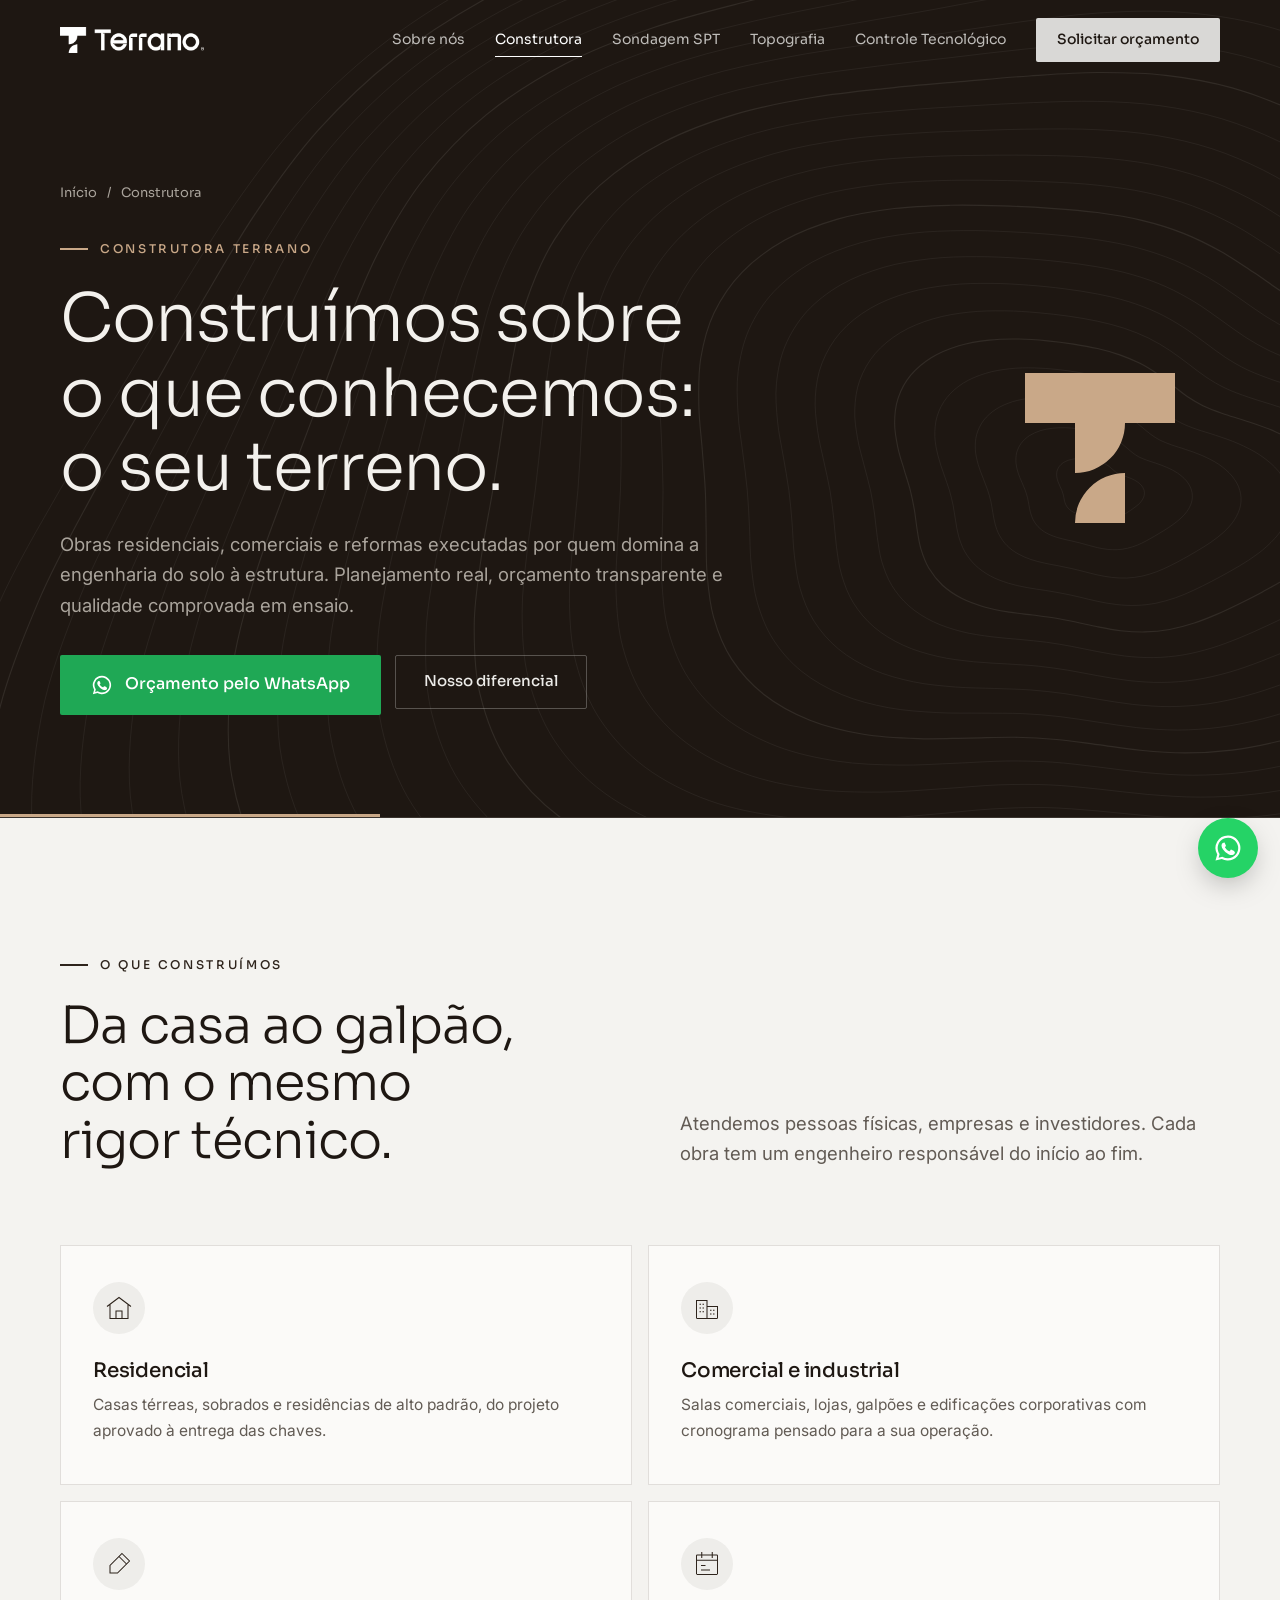
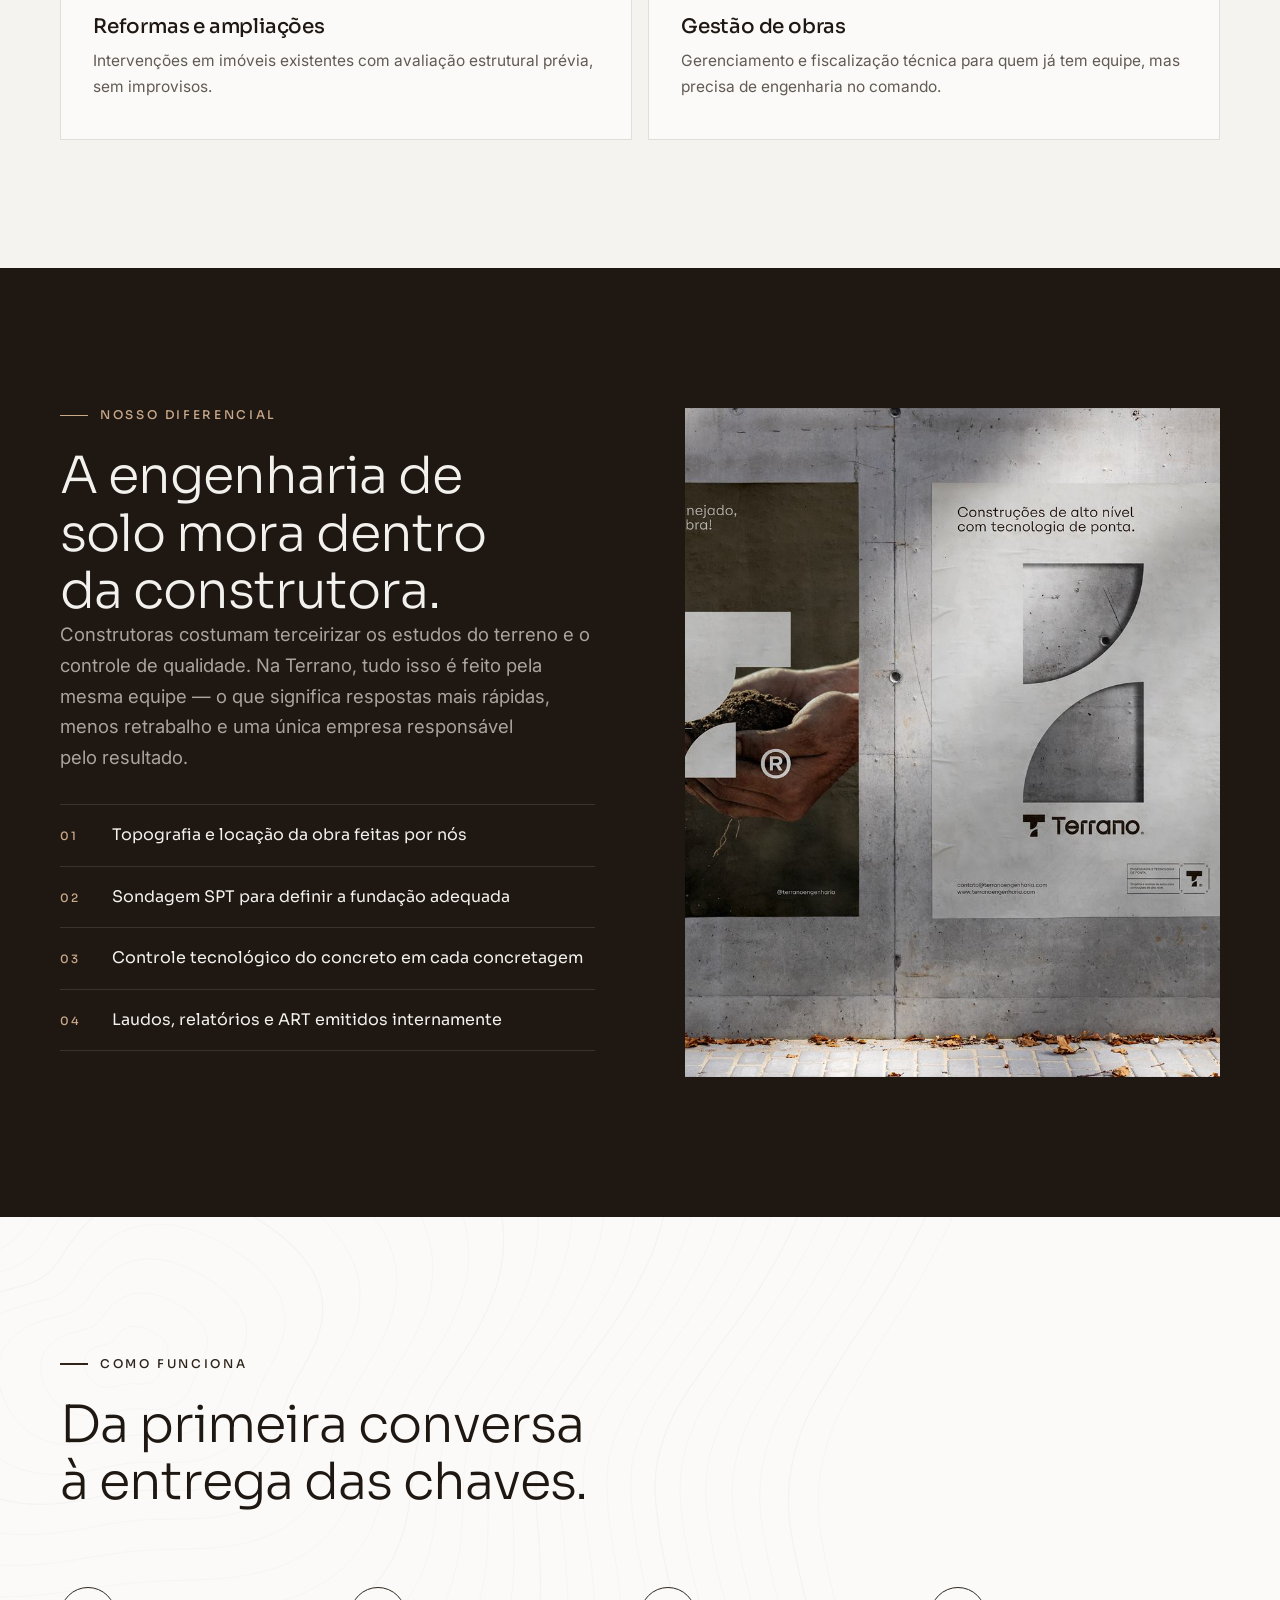
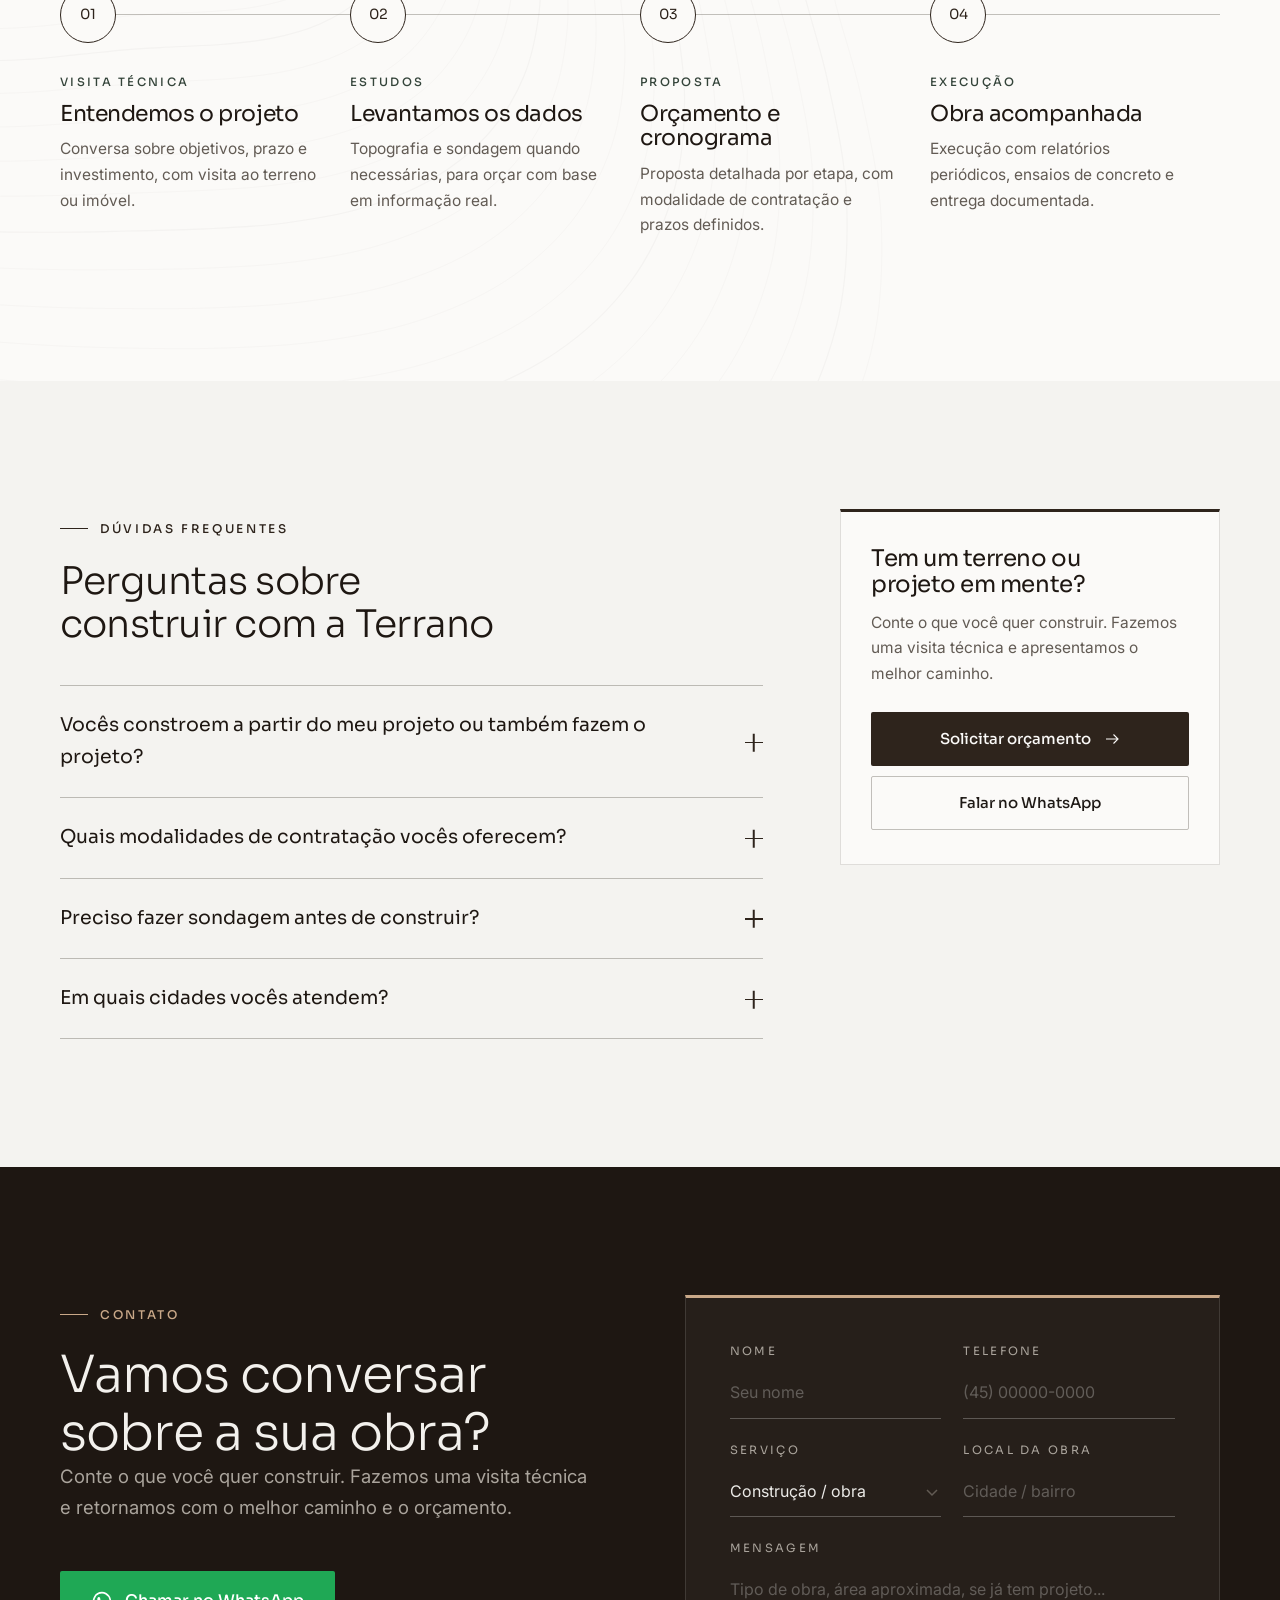
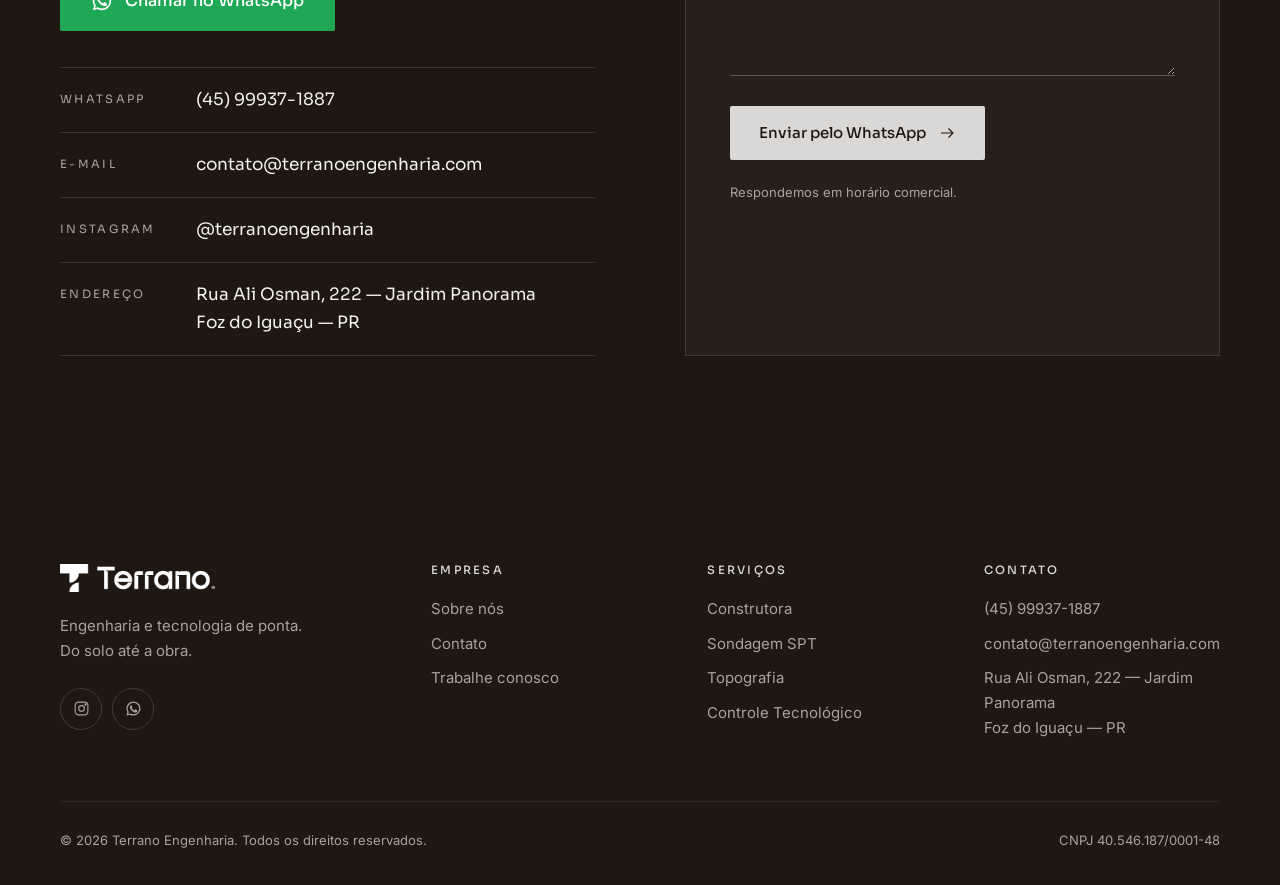
==== commit 2b6860a8: "Renomeia Sondagem de Solo para Sondagem SPT" ====
--- a/construtora.html
+++ b/construtora.html
@@ -76,7 +76,7 @@
     <nav class="nav" aria-label="Principal">
       <a href="sobre.html">Sobre nós</a>
       <a href="construtora.html" aria-current="page">Construtora</a>
-      <a href="sondagem-de-solo.html">Sondagem de Solo</a>
+      <a href="sondagem-de-solo.html">Sondagem SPT</a>
       <a href="topografia.html">Topografia</a>
       <a href="controle-tecnologico.html">Controle Tecnológico</a>
       <a class="btn btn--primary" href="#contato">Solicitar orçamento</a>
@@ -224,7 +224,7 @@
           <label for="servico">Serviço</label>
           <select id="servico" name="servico" required>
             <option value="Construção / obra" selected>Construção / obra</option>
-            <option value="Sondagem de solo (SPT)">Sondagem de solo (SPT)</option>
+            <option value="Sondagem SPT">Sondagem SPT</option>
             <option value="Topografia">Topografia</option>
             <option value="Controle tecnológico de concreto">Controle tecnológico de concreto</option>
             <option value="Ainda não sei">Ainda não sei</option>
@@ -267,7 +267,7 @@
         <h4>Serviços</h4>
         <ul>
           <li><a href="construtora.html">Construtora</a></li>
-          <li><a href="sondagem-de-solo.html">Sondagem de Solo SPT</a></li>
+          <li><a href="sondagem-de-solo.html">Sondagem SPT</a></li>
           <li><a href="topografia.html">Topografia</a></li>
           <li><a href="controle-tecnologico.html">Controle Tecnológico</a></li>
         </ul>
